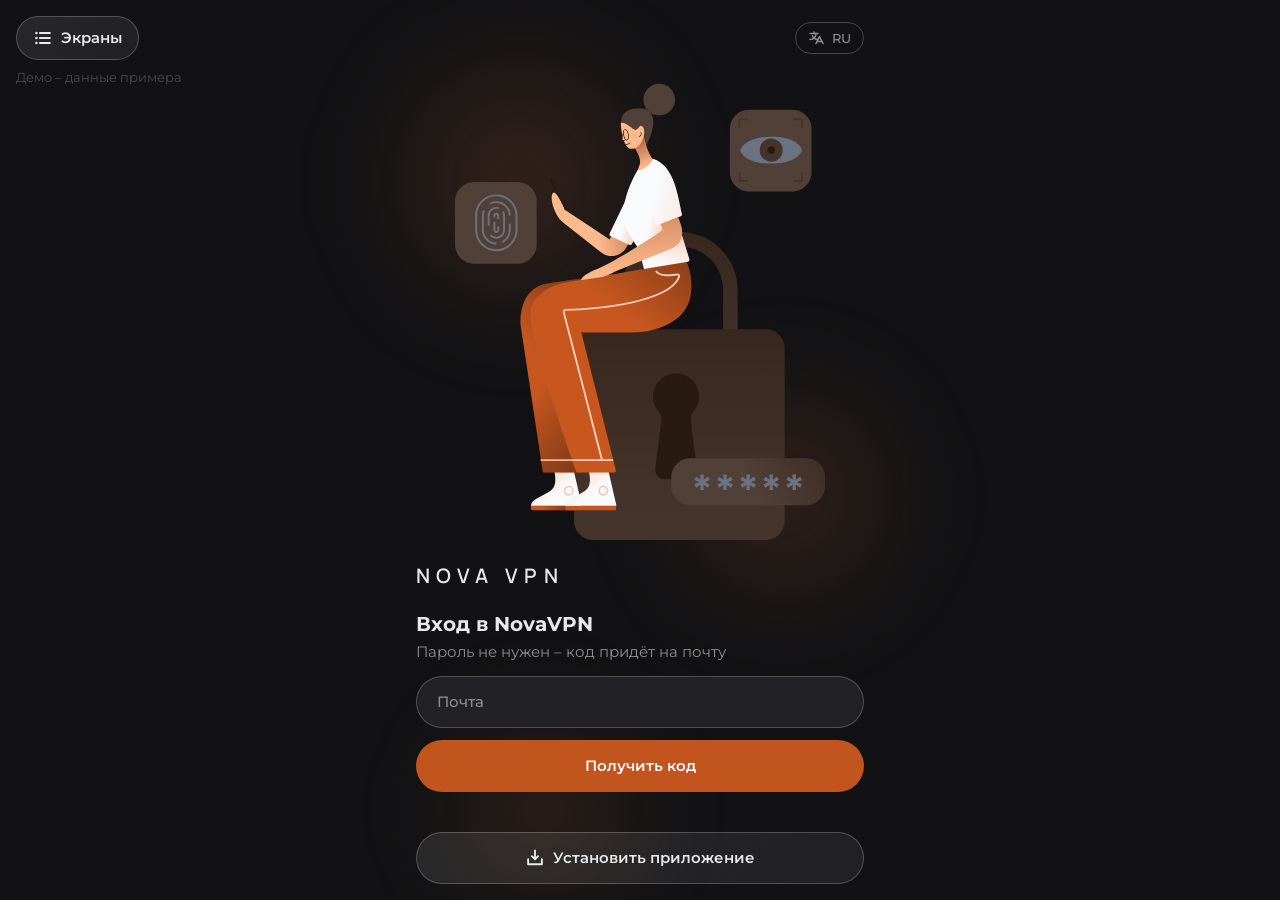
==== index.html @ 7a25c0ab "Демо-сборка прототипа кабинета NovaVPN" ====
<!DOCTYPE html>
<html lang="ru">
  <head>
    <meta charset="UTF-8" />
    <meta name="viewport" content="width=device-width, initial-scale=1.0, viewport-fit=cover" />
    <link rel="icon" href="data:," />
    <title>NovaVPN – прототип кабинета</title>
    <script type="module" crossorigin src="./bundle/prototype-CLFwK6W8.js"></script>
    <link rel="stylesheet" crossorigin href="./bundle/prototype-Bjba_my7.css">
  </head>
  <body>
    <div id="root"></div>
  </body>
</html>
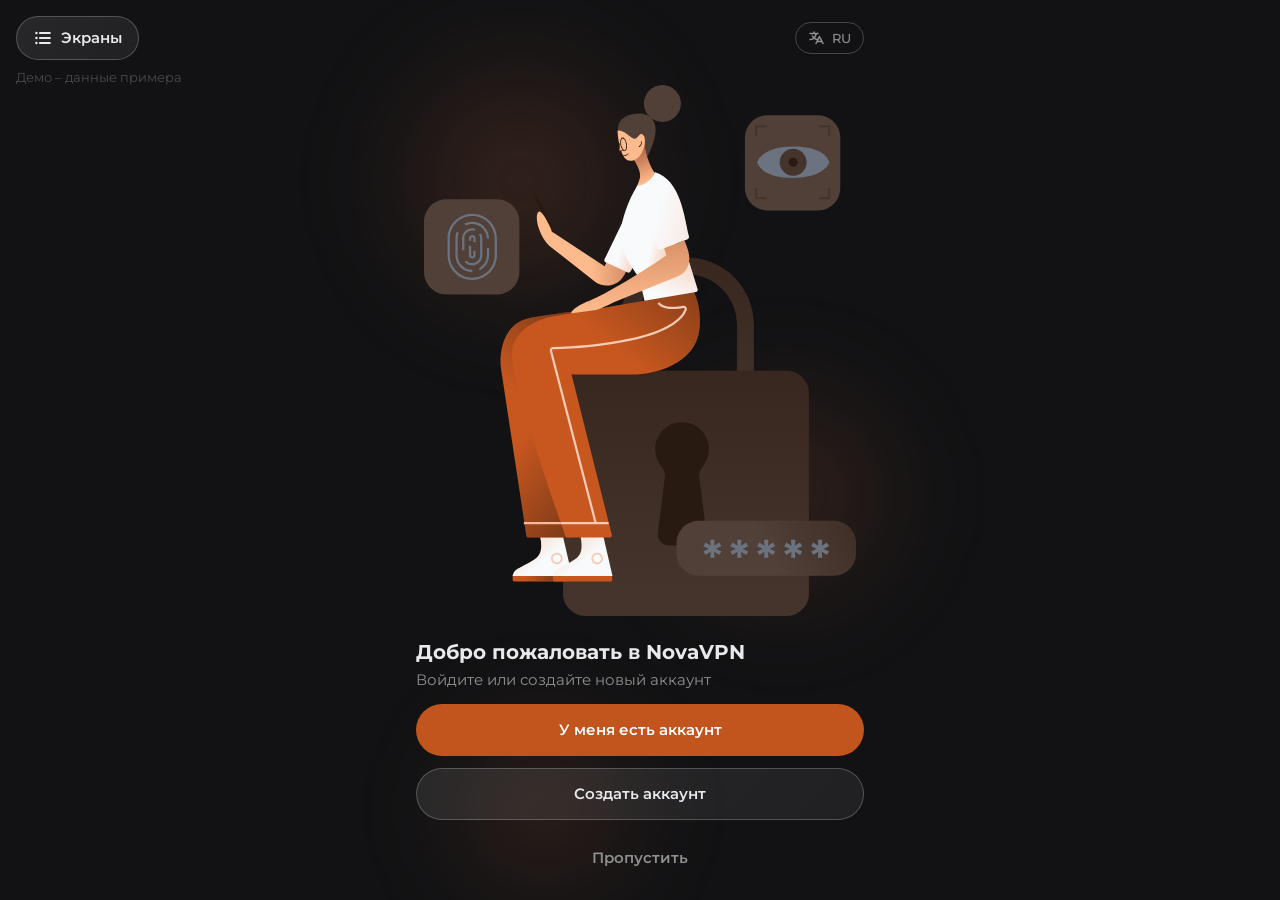
==== commit 9a77e7a3: "Демо: вход без почты, шапка главной, новые листы" ====
--- a/index.html
+++ b/index.html
@@ -5,8 +5,8 @@
     <meta name="viewport" content="width=device-width, initial-scale=1.0, viewport-fit=cover" />
     <link rel="icon" href="data:," />
     <title>NovaVPN – прототип кабинета</title>
-    <script type="module" crossorigin src="./bundle/prototype-CLFwK6W8.js"></script>
-    <link rel="stylesheet" crossorigin href="./bundle/prototype-Bjba_my7.css">
+    <script type="module" crossorigin src="./bundle/prototype-CMifljYI.js"></script>
+    <link rel="stylesheet" crossorigin href="./bundle/prototype-DGjJijqU.css">
   </head>
   <body>
     <div id="root"></div>
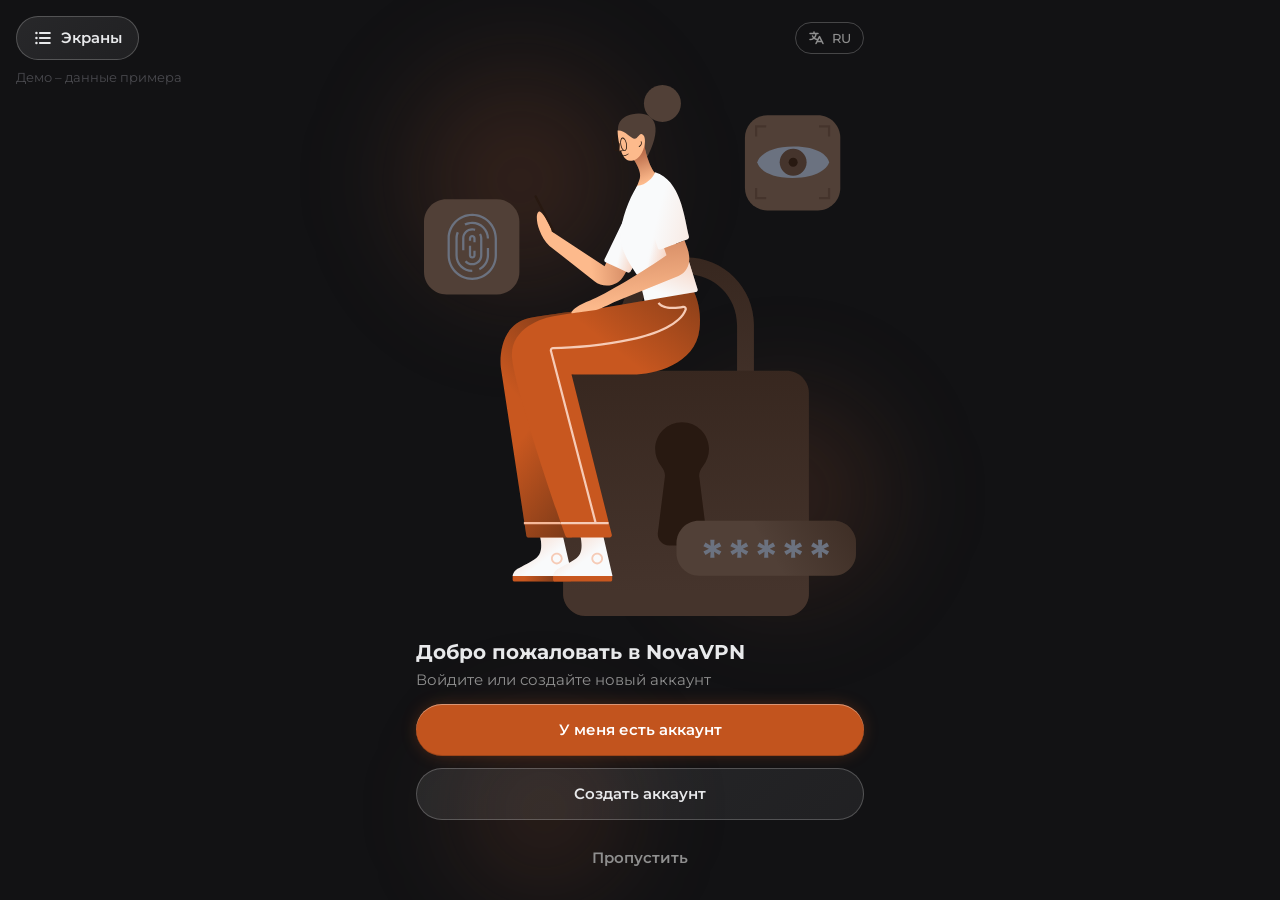
==== commit ea57cbd7: "Демо: свечение кнопок, окно почты, картинка ваучера" ====
--- a/index.html
+++ b/index.html
@@ -1,14 +1,19 @@
-<!DOCTYPE html>
-<html lang="ru">
-  <head>
-    <meta charset="UTF-8" />
-    <meta name="viewport" content="width=device-width, initial-scale=1.0, viewport-fit=cover" />
-    <link rel="icon" href="data:," />
-    <title>NovaVPN – прототип кабинета</title>
-    <script type="module" crossorigin src="./bundle/prototype-CMifljYI.js"></script>
-    <link rel="stylesheet" crossorigin href="./bundle/prototype-DGjJijqU.css">
-  </head>
-  <body>
-    <div id="root"></div>
-  </body>
-</html>
+<!DOCTYPE html>
+<html lang="ru">
+  <head>
+    <meta charset="UTF-8" />
+    <meta name="viewport" content="width=device-width, initial-scale=1.0, viewport-fit=cover" />
+    <link rel="icon" href="data:," />
+    <title>NovaVPN – прототип кабинета</title>
+    <!-- Только для демо в Telegram: скрипт клиента ставит --tg-safe-area-inset-* и
+         --tg-content-safe-area-inset-* — отступы под полосу и кнопки клиента в
+         полноэкранном режиме, запись 114. В продукт его подключает разработчик -->
+    <script src="https://telegram.org/js/telegram-web-app.js"></script>
+    <script type="module" crossorigin src="./bundle/prototype-Df2OhVVZ.js"></script>
+    <link rel="stylesheet" crossorigin href="./bundle/prototype-ChtU1Ffm.css">
+  </head>
+  <body>
+    <div id="root"></div>+
+  </body>
+</html>
